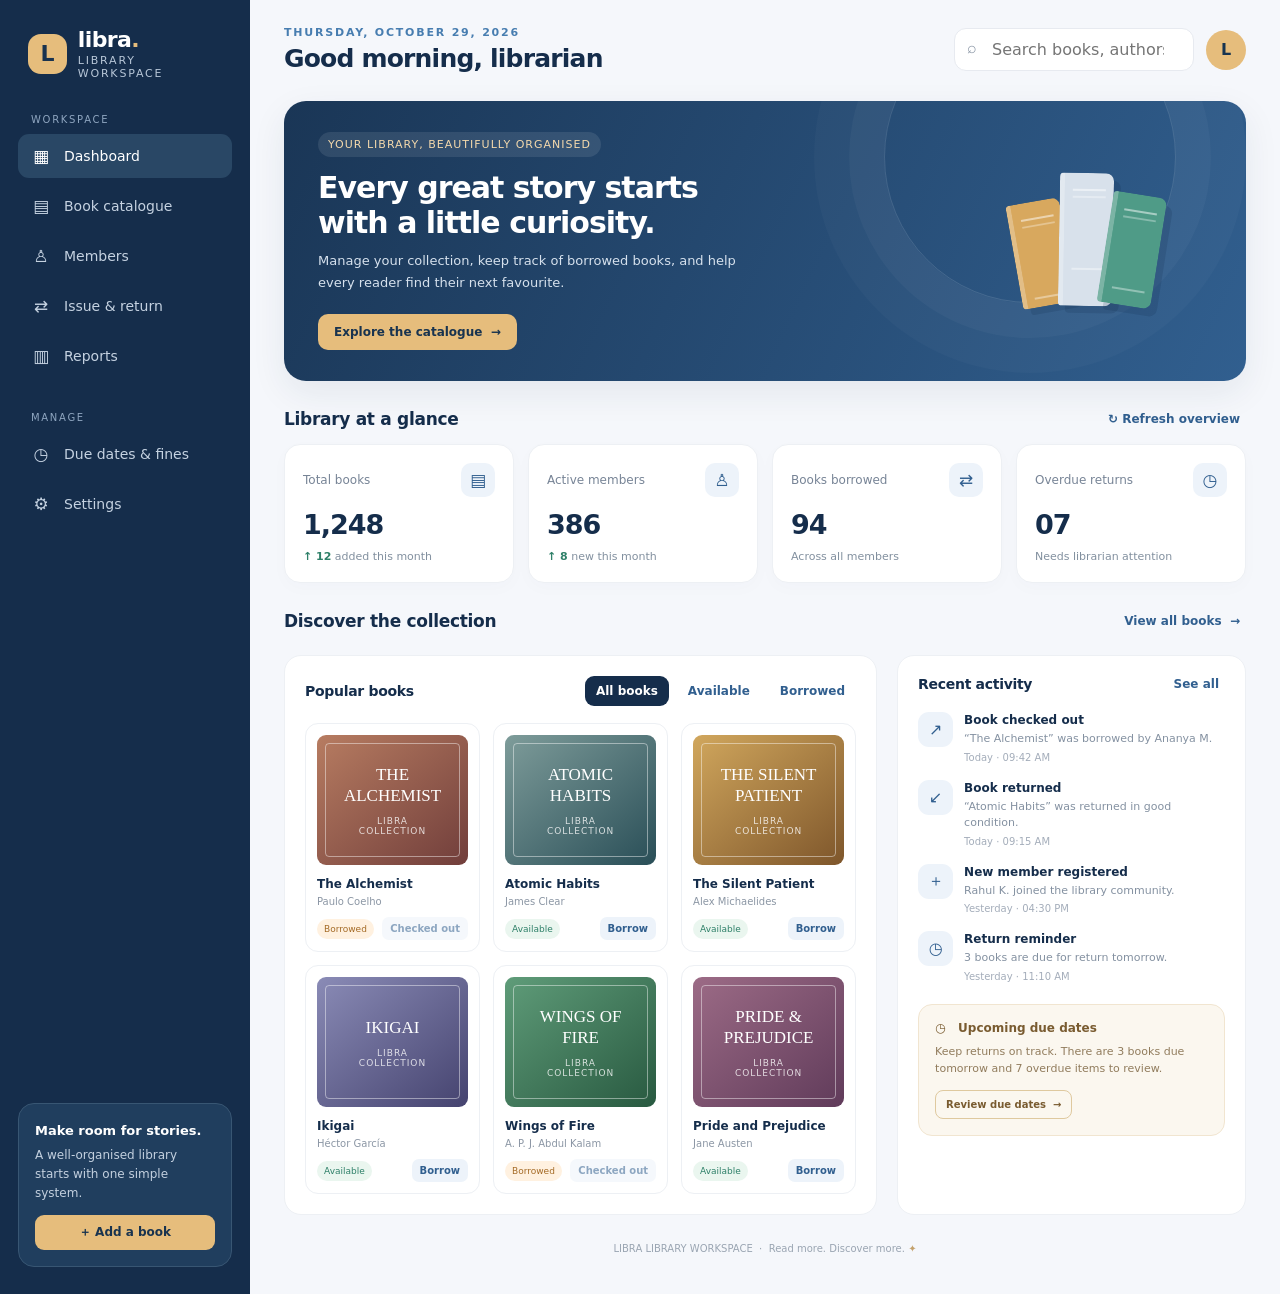
==== index.html @ b3d39ce8 "index.html" ====
<!DOCTYPE html>
<html lang="en">
<head>
<meta charset="UTF-8">
<meta name="viewport" content="width=device-width, initial-scale=1.0">
<title>Libra — Library Management System</title>
<style>
:root{--navy:#152d4b;--blue:#315f8f;--blue2:#477db0;--cream:#f7f5f0;--white:#fff;--ink:#263548;--muted:#778496;--line:#e7eaf0;--gold:#d6a75d;--green:#2f8069;--shadow:0 12px 35px rgba(27,48,75,.08)}
*{box-sizing:border-box}body{margin:0;font-family:Inter,ui-sans-serif,system-ui,-apple-system,"Segoe UI",sans-serif;background:#f5f7fb;color:var(--ink)}button,input,select{font:inherit}button{cursor:pointer}.app{min-height:100vh;display:grid;grid-template-columns:250px 1fr}
.sidebar{background:var(--navy);color:#fff;padding:27px 18px;display:flex;flex-direction:column;gap:34px}.brand{display:flex;align-items:center;gap:11px;padding:0 10px}.brand-icon{height:40px;width:40px;border-radius:13px;background:#e6bd7c;color:#19334f;display:grid;place-items:center;font-size:22px;font-weight:800}.brand h1{font-size:22px;letter-spacing:-.6px;margin:0}.brand small{display:block;color:#b8c7d8;font-size:11px;letter-spacing:1.8px;text-transform:uppercase;margin-top:2px}.nav-label{font-size:10px;color:#8fa6c0;letter-spacing:1.7px;text-transform:uppercase;padding:0 13px;margin-bottom:9px}.nav{display:grid;gap:6px}.nav button{border:0;background:transparent;color:#c5d2e1;text-align:left;padding:12px 13px;border-radius:11px;display:flex;gap:13px;align-items:center;font-size:14px}.nav button span{width:20px;text-align:center;font-size:17px}.nav button.active,.nav button:hover{background:#294765;color:#fff}.side-bottom{margin-top:auto;background:#203e5e;border:1px solid #385673;border-radius:16px;padding:16px}.side-bottom strong{font-size:13px}.side-bottom p{font-size:12px;line-height:1.55;color:#c3d0df;margin:7px 0 13px}.side-bottom button{border:0;background:#e6bd7c;color:#18334f;padding:9px 12px;border-radius:9px;font-weight:700;font-size:12px;width:100%}
main{min-width:0;padding:26px 34px 40px}.topbar{display:flex;align-items:center;justify-content:space-between;gap:20px;margin-bottom:28px}.eyebrow{color:var(--blue2);font-size:11px;letter-spacing:1.8px;text-transform:uppercase;font-weight:800}.topbar h2{margin:5px 0 0;font-size:25px;letter-spacing:-.8px;color:var(--navy)}.top-actions{display:flex;align-items:center;gap:12px}.search-wrap{position:relative}.search-wrap span{position:absolute;left:13px;top:10px;color:#8793a3}.search-wrap input{width:240px;padding:11px 14px 11px 37px;border:1px solid var(--line);border-radius:12px;background:white;outline:none}.search-wrap input:focus{border-color:#8aaccf;box-shadow:0 0 0 3px #dce9f7}.avatar{height:40px;width:40px;border-radius:50%;display:grid;place-items:center;background:#e6bd7c;color:#173450;font-weight:800}.hero{position:relative;overflow:hidden;background:linear-gradient(115deg,#1a3656,#315f8f);border-radius:22px;padding:31px 34px;color:white;display:flex;justify-content:space-between;align-items:center;min-height:210px;box-shadow:var(--shadow)}.hero:after{content:"";position:absolute;width:290px;height:290px;border:1px solid #ffffff20;border-radius:50%;right:70px;top:-90px;box-shadow:0 0 0 35px #ffffff08,0 0 0 70px #ffffff06}.hero-content{position:relative;z-index:1;max-width:520px}.hero .tag{display:inline-block;padding:6px 10px;border-radius:30px;background:#ffffff18;color:#f4d9ac;font-size:11px;letter-spacing:1px;text-transform:uppercase}.hero h3{font-size:30px;line-height:1.15;letter-spacing:-1px;margin:14px 0 10px;max-width:450px}.hero p{color:#d6e1ed;font-size:13px;line-height:1.7;margin:0 0 20px;max-width:440px}.primary{background:#e6bd7c;color:#18334f;border:0;border-radius:10px;padding:11px 16px;font-weight:800;font-size:12px}.hero-art{position:relative;z-index:1;width:170px;height:150px;flex-shrink:0;margin-right:40px}.book{position:absolute;bottom:10px;width:54px;height:118px;border-radius:4px 8px 8px 4px;box-shadow:7px 7px 0 #102a4529;border-left:5px solid #ffffff40}.book:after{content:"";position:absolute;left:8px;right:8px;top:16px;height:2px;background:#ffffff80;box-shadow:0 7px 0 #ffffff50,0 79px 0 #ffffff60}.book.one{left:12px;background:#d8a85e;transform:rotate(-10deg);height:105px}.book.two{left:57px;background:#d8e1eb;transform:rotate(1deg);height:133px}.book.three{left:103px;background:#4f9b87;transform:rotate(9deg);height:112px}.section-head{display:flex;align-items:center;justify-content:space-between;margin:28px 0 15px}.section-head h3{margin:0;font-size:17px;color:var(--navy);letter-spacing:-.3px}.section-head button{border:0;background:transparent;color:var(--blue);font-size:12px;font-weight:800}.stats{display:grid;grid-template-columns:repeat(4,1fr);gap:14px}.stat{background:#fff;border:1px solid #edf0f4;border-radius:16px;padding:18px;box-shadow:0 5px 18px #203b5a05}.stat-top{display:flex;align-items:center;justify-content:space-between;color:var(--muted);font-size:12px}.stat-icon{height:34px;width:34px;display:grid;place-items:center;background:#edf3fa;color:var(--blue);border-radius:10px;font-size:17px}.stat strong{display:block;font-size:27px;color:var(--navy);margin:12px 0 5px;letter-spacing:-1px}.stat small{color:#82909f;font-size:11px}.stat small b{color:var(--green)}.content-grid{display:grid;grid-template-columns:minmax(0,1.7fr) minmax(240px,1fr);gap:20px;margin-top:24px}.panel{background:#fff;border:1px solid #edf0f4;border-radius:17px;padding:20px;min-width:0}.filters{display:flex;gap:8px;flex-wrap:wrap}.filter{border:1px solid var(--line);background:#fff;border-radius:9px;padding:8px 11px;color:#718095;font-size:11px}.filter.active{background:var(--navy);border-color:var(--navy);color:white}.books{display:grid;grid-template-columns:repeat(3,minmax(0,1fr));gap:13px}.book-card{border:1px solid #edf0f4;border-radius:13px;padding:11px;min-width:0;transition:.2s}.book-card:hover{transform:translateY(-3px);box-shadow:var(--shadow)}.cover{height:130px;border-radius:9px;display:flex;align-items:center;justify-content:center;position:relative;overflow:hidden;margin-bottom:12px;color:white;text-align:center;padding:12px}.cover:before{content:"";position:absolute;inset:8px;border:1px solid #ffffff70;border-radius:4px}.cover span{position:relative;font-family:Georgia,serif;font-size:17px;line-height:1.25;max-width:100px}.cover small{display:block;font:9px system-ui;letter-spacing:1px;margin-top:10px;opacity:.8}.cover.c1{background:linear-gradient(140deg,#b77c61,#713e3b)}.cover.c2{background:linear-gradient(140deg,#7e9c9a,#294e57)}.cover.c3{background:linear-gradient(140deg,#d1a75d,#7e562b)}.cover.c4{background:linear-gradient(140deg,#8a8bb6,#45436f)}.cover.c5{background:linear-gradient(140deg,#5f9c79,#285940)}.cover.c6{background:linear-gradient(140deg,#9c6b86,#603b5a)}.book-card h4{font-size:12px;margin:0 0 5px;white-space:nowrap;overflow:hidden;text-overflow:ellipsis;color:var(--navy)}.author{font-size:10px;color:#8b96a4;margin:0 0 10px}.book-meta{display:flex;align-items:center;justify-content:space-between;gap:5px}.status{font-size:9px;border-radius:20px;padding:5px 7px;background:#eaf6ef;color:#2f8069}.status.out{background:#fff1e0;color:#a46a25}.borrow{border:0;background:#edf3fa;color:#315f8f;border-radius:7px;padding:6px 8px;font-size:10px;font-weight:800}.borrow:disabled{opacity:.55;cursor:not-allowed}.activity{display:grid;gap:17px}.activity-item{display:flex;gap:11px;align-items:flex-start}.activity-icon{width:35px;height:35px;flex-shrink:0;border-radius:11px;background:#edf3fa;display:grid;place-items:center;color:var(--blue)}.activity-item strong{display:block;font-size:12px;color:var(--navy);margin:1px 0 4px}.activity-item p{margin:0;color:#8491a1;font-size:11px;line-height:1.5}.activity-item time{font-size:10px;color:#a4adba;display:block;margin-top:4px}.due-card{margin-top:22px;background:#fbf7ef;border:1px solid #f1e5d0;border-radius:14px;padding:16px}.due-card .due-title{font-size:12px;font-weight:800;color:#795b30}.due-card p{font-size:11px;line-height:1.6;color:#917c5d;margin:8px 0 12px}.due-card button{background:transparent;border:1px solid #dfc99f;color:#795b30;border-radius:8px;padding:8px 10px;font-size:10px;font-weight:800}.empty{grid-column:1/-1;text-align:center;padding:28px;color:#8a96a6;font-size:13px}.footer{text-align:center;color:#9aa5b2;font-size:10px;margin-top:28px}.toast{position:fixed;bottom:22px;right:22px;background:#193b5b;color:white;padding:13px 17px;border-radius:12px;box-shadow:var(--shadow);font-size:13px;opacity:0;transform:translateY(10px);pointer-events:none;transition:.25s;z-index:10}.toast.show{opacity:1;transform:translateY(0)}.mobile-menu{display:none}
@media(max-width:1050px){.app{grid-template-columns:210px 1fr}.sidebar{padding:23px 13px}main{padding:24px}.hero-art{margin-right:0}.stats{grid-template-columns:repeat(2,1fr)}.content-grid{grid-template-columns:1fr}.books{grid-template-columns:repeat(3,minmax(0,1fr))}}
@media(max-width:700px){.app{display:block}.sidebar{display:none}.sidebar.open{display:flex;position:fixed;z-index:20;inset:0 auto 0 0;width:260px;box-shadow:20px 0 50px #10243c40}.mobile-menu{display:inline-grid;place-items:center;border:1px solid var(--line);background:#fff;border-radius:10px;width:40px;height:40px}.topbar{align-items:flex-start}.topbar h2{font-size:20px}.top-actions{gap:7px}.search-wrap input{width:min(40vw,190px)}main{padding:18px 14px 28px}.hero{padding:24px;min-height:0}.hero h3{font-size:25px}.hero-art{display:none}.stats{gap:9px}.stat{padding:14px}.stat strong{font-size:23px}.content-grid{gap:14px}.panel{padding:14px}.books{grid-template-columns:repeat(2,minmax(0,1fr))}.cover{height:135px}.section-head{margin-top:23px}.section-head h3{font-size:16px}}
</style>
</head>
<body>
<div class="app">
<aside class="sidebar" id="sidebar">
  <div class="brand"><div class="brand-icon">L</div><div><h1>libra<span style="color:#e6bd7c">.</span></h1><small>Library workspace</small></div></div>
  <div><div class="nav-label">Workspace</div><nav class="nav">
    <button class="active" data-view="dashboard"><span>▦</span> Dashboard</button>
    <button data-view="catalog"><span>▤</span> Book catalogue</button>
    <button data-view="members"><span>♙</span> Members</button>
    <button data-view="transactions"><span>⇄</span> Issue &amp; return</button>
    <button data-view="reports"><span>▥</span> Reports</button>
  </nav></div>
  <div><div class="nav-label">Manage</div><nav class="nav">
    <button data-view="due"><span>◷</span> Due dates &amp; fines</button>
    <button data-view="settings"><span>⚙</span> Settings</button>
  </nav></div>
  <div class="side-bottom"><strong>Make room for stories.</strong><p>A well-organised library starts with one simple system.</p><button id="addBookSide">＋ Add a book</button></div>
</aside>
<main>
  <header class="topbar">
    <div style="display:flex;align-items:flex-start;gap:11px"><button class="mobile-menu" id="menuBtn" aria-label="Open menu">☰</button><div><div class="eyebrow">Thursday, October 29, 2026</div><h2 id="pageTitle">Good morning, librarian</h2></div></div>
    <div class="top-actions"><div class="search-wrap"><span>⌕</span><input id="searchInput" type="search" placeholder="Search books, authors..." aria-label="Search books"></div><div class="avatar" title="Librarian profile">L</div></div>
  </header>
  <section class="hero">
    <div class="hero-content"><span class="tag">Your library, beautifully organised</span><h3>Every great story starts with a little curiosity.</h3><p>Manage your collection, keep track of borrowed books, and help every reader find their next favourite.</p><button class="primary" id="exploreBtn">Explore the catalogue&nbsp; →</button></div>
    <div class="hero-art" aria-hidden="true"><div class="book one"></div><div class="book two"></div><div class="book three"></div></div>
  </section>
  <section class="section-head"><h3>Library at a glance</h3><button id="refreshBtn">↻ Refresh overview</button></section>
  <section class="stats">
    <article class="stat"><div class="stat-top">Total books <span class="stat-icon">▤</span></div><strong id="totalBooks">1,248</strong><small><b>↑ 12</b> added this month</small></article>
    <article class="stat"><div class="stat-top">Active members <span class="stat-icon">♙</span></div><strong>386</strong><small><b>↑ 8</b> new this month</small></article>
    <article class="stat"><div class="stat-top">Books borrowed <span class="stat-icon">⇄</span></div><strong id="borrowedCount">94</strong><small>Across all members</small></article>
    <article class="stat"><div class="stat-top">Overdue returns <span class="stat-icon">◷</span></div><strong>07</strong><small>Needs librarian attention</small></article>
  </section>
  <section class="section-head"><h3 id="catalogTitle">Discover the collection</h3><button id="viewAllBtn">View all books&nbsp; →</button></section>
  <div class="content-grid">
    <section class="panel">
      <div class="section-head" style="margin:0 0 17px"><h3 style="font-size:14px">Popular books</h3><div class="filters" id="filters"><button class="filter active" data-filter="all">All books</button><button class="filter" data-filter="available">Available</button><button class="filter" data-filter="borrowed">Borrowed</button></div></div>
      <div class="books" id="booksGrid"></div>
    </section>
    <aside class="panel">
      <div class="section-head" style="margin:0 0 20px"><h3 style="font-size:14px">Recent activity</h3><button id="activityBtn">See all</button></div>
      <div class="activity" id="activityList">
        <div class="activity-item"><div class="activity-icon">↗</div><div><strong>Book checked out</strong><p>“The Alchemist” was borrowed by Ananya M.</p><time>Today · 09:42 AM</time></div></div>
        <div class="activity-item"><div class="activity-icon">↙</div><div><strong>Book returned</strong><p>“Atomic Habits” was returned in good condition.</p><time>Today · 09:15 AM</time></div></div>
        <div class="activity-item"><div class="activity-icon">＋</div><div><strong>New member registered</strong><p>Rahul K. joined the library community.</p><time>Yesterday · 04:30 PM</time></div></div>
        <div class="activity-item"><div class="activity-icon">◷</div><div><strong>Return reminder</strong><p>3 books are due for return tomorrow.</p><time>Yesterday · 11:10 AM</time></div></div>
      </div>
      <div class="due-card"><div class="due-title">◷ &nbsp; Upcoming due dates</div><p>Keep returns on track. There are 3 books due tomorrow and 7 overdue items to review.</p><button id="dueBtn">Review due dates&nbsp; →</button></div>
    </aside>
  </div>
  <div class="footer">LIBRA LIBRARY WORKSPACE &nbsp;·&nbsp; Read more. Discover more. <span style="color:#c4a16c">✦</span></div>
</main>
</div>
<div class="toast" id="toast" role="status" aria-live="polite"></div>
<script>
const books=[
 {title:"The Alchemist",author:"Paulo Coelho",genre:"Fiction",status:"borrowed",cover:"c1",label:"THE ALCHEMIST"},
 {title:"Atomic Habits",author:"James Clear",genre:"Self-help",status:"available",cover:"c2",label:"ATOMIC HABITS"},
 {title:"The Silent Patient",author:"Alex Michaelides",genre:"Thriller",status:"available",cover:"c3",label:"THE SILENT PATIENT"},
 {title:"Ikigai",author:"Héctor García",genre:"Lifestyle",status:"available",cover:"c4",label:"IKIGAI"},
 {title:"Wings of Fire",author:"A. P. J. Abdul Kalam",genre:"Biography",status:"borrowed",cover:"c5",label:"WINGS OF FIRE"},
 {title:"Pride and Prejudice",author:"Jane Austen",genre:"Classic",status:"available",cover:"c6",label:"PRIDE & PREJUDICE"}
];
let activeFilter="all",query="",view="dashboard",borrowed=94;
const grid=document.getElementById("booksGrid"),search=document.getElementById("searchInput"),toast=document.getElementById("toast");
function notify(message){toast.textContent=message;toast.classList.add("show");clearTimeout(window.toastTimer);window.toastTimer=setTimeout(()=>toast.classList.remove("show"),2600)}
function renderBooks(){
 const list=books.filter(b=>(activeFilter==="all"||b.status===activeFilter)&&(`${b.title} ${b.author} ${b.genre}`).toLowerCase().includes(query.toLowerCase()));
 grid.innerHTML=list.length?list.map(b=>`<article class="book-card"><div class="cover ${b.cover}"><span>${b.label}<small>LIBRA COLLECTION</small></span></div><h4 title="${b.title}">${b.title}</h4><p class="author">${b.author}</p><div class="book-meta"><span class="status ${b.status==="borrowed"?"out":""}">${b.status==="available"?"Available":"Borrowed"}</span><button class="borrow" data-title="${b.title}" ${b.status==="borrowed"?"disabled":""}>${b.status==="available"?"Borrow":"Checked out"}</button></div></article>`).join(""):`<div class="empty">No books match your search. Try another title or author.</div>`;
 grid.querySelectorAll(".borrow:not(:disabled)").forEach(btn=>btn.addEventListener("click",()=>{const book=books.find(b=>b.title===btn.dataset.title);book.status="borrowed";borrowed++;document.getElementById("borrowedCount").textContent=borrowed;renderBooks();notify(`“${book.title}” marked as borrowed.`);}));
}
function setView(next){
 view=next;document.querySelectorAll(".nav button").forEach(b=>b.classList.toggle("active",b.dataset.view===next));
 const titles={dashboard:"Good morning, librarian",catalog:"Book catalogue",members:"Library members",transactions:"Issue & return",reports:"Library reports",due:"Due dates & fines",settings:"Workspace settings"};
 document.getElementById("pageTitle").textContent=titles[next]||titles.dashboard;
 if(next==="catalog"){document.getElementById("catalogTitle").textContent="Browse all books";activeFilter="all";document.querySelectorAll(".filter").forEach(b=>b.classList.toggle("active",b.dataset.filter==="all"));renderBooks();document.getElementById("catalogTitle").scrollIntoView({behavior:"smooth",block:"start"});}
 else if(next!=="dashboard"){notify(`${titles[next]} section selected — connect your backend to enable full management.`);}
 document.getElementById("sidebar").classList.remove("open");
}
document.querySelectorAll(".nav button").forEach(btn=>btn.addEventListener("click",()=>setView(btn.dataset.view)));
document.querySelectorAll(".filter").forEach(btn=>btn.addEventListener("click",()=>{activeFilter=btn.dataset.filter;document.querySelectorAll(".filter").forEach(b=>b.classList.toggle("active",b===btn));renderBooks()}));
search.addEventListener("input",()=>{query=search.value;renderBooks();});
document.getElementById("exploreBtn").addEventListener("click",()=>setView("catalog"));
document.getElementById("viewAllBtn").addEventListener("click",()=>setView("catalog"));
document.getElementById("refreshBtn").addEventListener("click",()=>{renderBooks();notify("Overview refreshed.")});
document.getElementById("activityBtn").addEventListener("click",()=>notify("You're viewing the latest activity."));
document.getElementById("dueBtn").addEventListener("click",()=>setView("due"));
document.getElementById("addBookSide").addEventListener("click",()=>{const title=prompt("Enter the new book title:");if(!title||!title.trim())return;const author=prompt("Enter the author's name:")||"Unknown author";books.unshift({title:title.trim(),author:author.trim()||"Unknown author",genre:"New arrival",status:"available",cover:["c1","c2","c3","c4","c5","c6"][Math.floor(Math.random()*6)],label:title.trim().toUpperCase().slice(0,25)});document.getElementById("totalBooks").textContent=(1248+books.length-6).toLocaleString();renderBooks();notify("New book added to this demo catalogue.");});
document.getElementById("menuBtn").addEventListener("click",()=>document.getElementById("sidebar").classList.toggle("open"));
renderBooks();
</script>
</body>
</html>
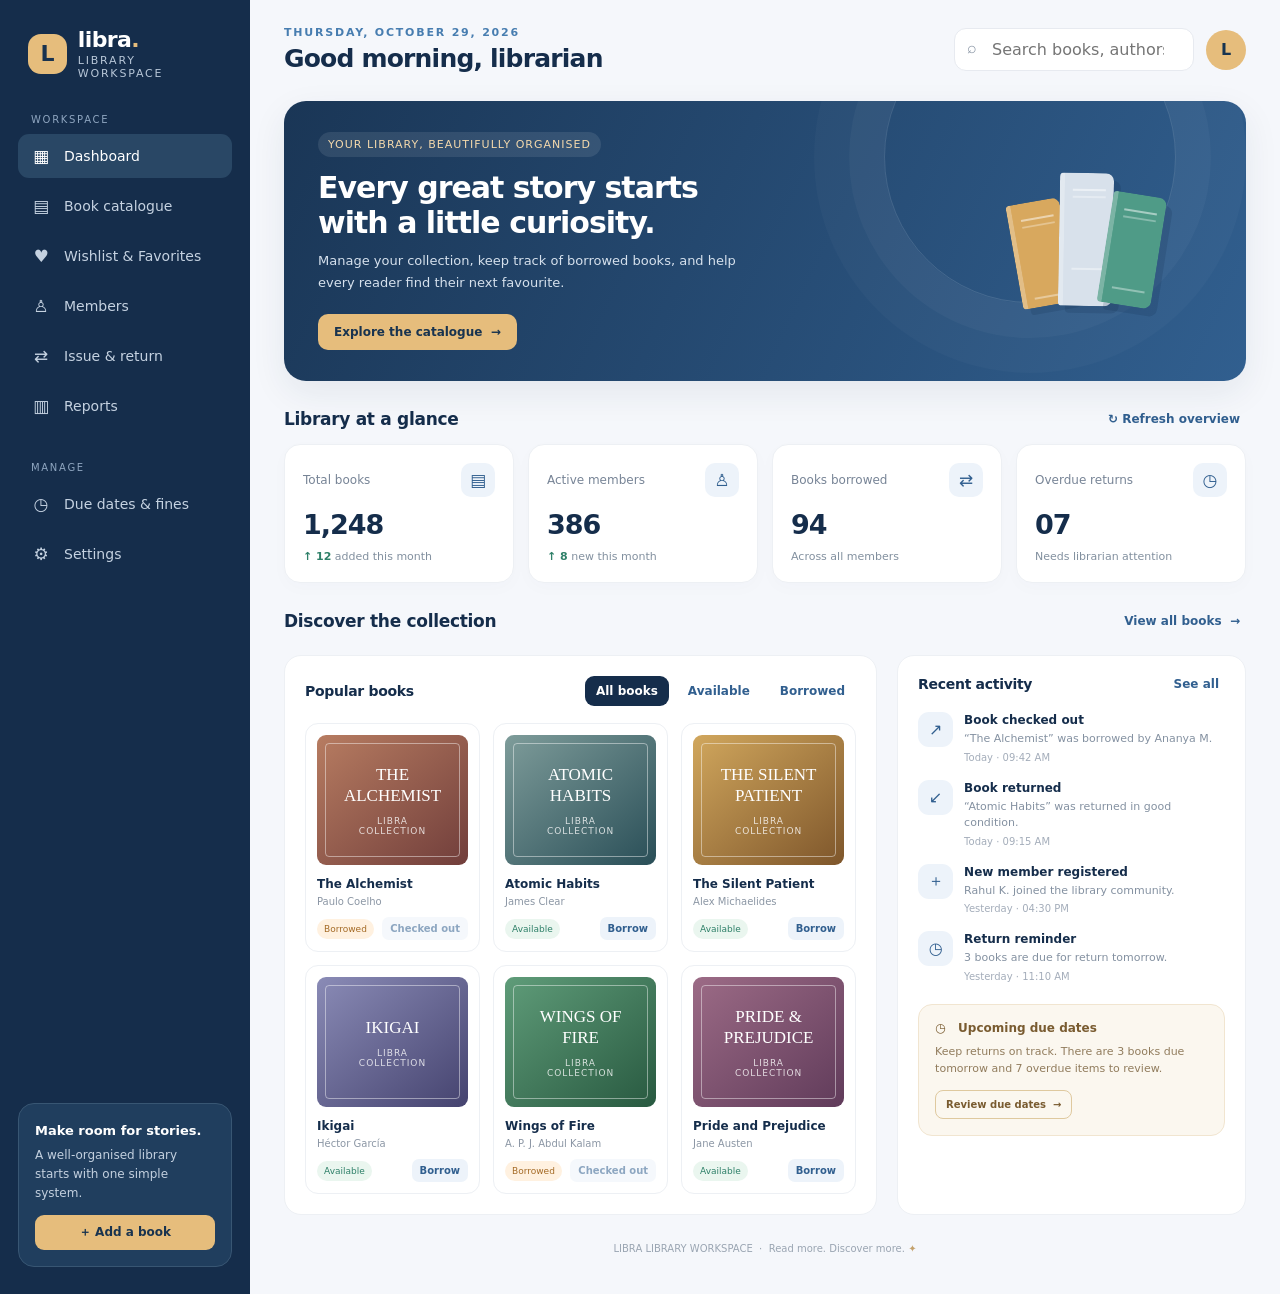
==== commit 7cf0bc74: "Add Wishlist and Favorites feature" ====
--- a/index.html
+++ b/index.html
@@ -11,6 +11,66 @@
 main{min-width:0;padding:26px 34px 40px}.topbar{display:flex;align-items:center;justify-content:space-between;gap:20px;margin-bottom:28px}.eyebrow{color:var(--blue2);font-size:11px;letter-spacing:1.8px;text-transform:uppercase;font-weight:800}.topbar h2{margin:5px 0 0;font-size:25px;letter-spacing:-.8px;color:var(--navy)}.top-actions{display:flex;align-items:center;gap:12px}.search-wrap{position:relative}.search-wrap span{position:absolute;left:13px;top:10px;color:#8793a3}.search-wrap input{width:240px;padding:11px 14px 11px 37px;border:1px solid var(--line);border-radius:12px;background:white;outline:none}.search-wrap input:focus{border-color:#8aaccf;box-shadow:0 0 0 3px #dce9f7}.avatar{height:40px;width:40px;border-radius:50%;display:grid;place-items:center;background:#e6bd7c;color:#173450;font-weight:800}.hero{position:relative;overflow:hidden;background:linear-gradient(115deg,#1a3656,#315f8f);border-radius:22px;padding:31px 34px;color:white;display:flex;justify-content:space-between;align-items:center;min-height:210px;box-shadow:var(--shadow)}.hero:after{content:"";position:absolute;width:290px;height:290px;border:1px solid #ffffff20;border-radius:50%;right:70px;top:-90px;box-shadow:0 0 0 35px #ffffff08,0 0 0 70px #ffffff06}.hero-content{position:relative;z-index:1;max-width:520px}.hero .tag{display:inline-block;padding:6px 10px;border-radius:30px;background:#ffffff18;color:#f4d9ac;font-size:11px;letter-spacing:1px;text-transform:uppercase}.hero h3{font-size:30px;line-height:1.15;letter-spacing:-1px;margin:14px 0 10px;max-width:450px}.hero p{color:#d6e1ed;font-size:13px;line-height:1.7;margin:0 0 20px;max-width:440px}.primary{background:#e6bd7c;color:#18334f;border:0;border-radius:10px;padding:11px 16px;font-weight:800;font-size:12px}.hero-art{position:relative;z-index:1;width:170px;height:150px;flex-shrink:0;margin-right:40px}.book{position:absolute;bottom:10px;width:54px;height:118px;border-radius:4px 8px 8px 4px;box-shadow:7px 7px 0 #102a4529;border-left:5px solid #ffffff40}.book:after{content:"";position:absolute;left:8px;right:8px;top:16px;height:2px;background:#ffffff80;box-shadow:0 7px 0 #ffffff50,0 79px 0 #ffffff60}.book.one{left:12px;background:#d8a85e;transform:rotate(-10deg);height:105px}.book.two{left:57px;background:#d8e1eb;transform:rotate(1deg);height:133px}.book.three{left:103px;background:#4f9b87;transform:rotate(9deg);height:112px}.section-head{display:flex;align-items:center;justify-content:space-between;margin:28px 0 15px}.section-head h3{margin:0;font-size:17px;color:var(--navy);letter-spacing:-.3px}.section-head button{border:0;background:transparent;color:var(--blue);font-size:12px;font-weight:800}.stats{display:grid;grid-template-columns:repeat(4,1fr);gap:14px}.stat{background:#fff;border:1px solid #edf0f4;border-radius:16px;padding:18px;box-shadow:0 5px 18px #203b5a05}.stat-top{display:flex;align-items:center;justify-content:space-between;color:var(--muted);font-size:12px}.stat-icon{height:34px;width:34px;display:grid;place-items:center;background:#edf3fa;color:var(--blue);border-radius:10px;font-size:17px}.stat strong{display:block;font-size:27px;color:var(--navy);margin:12px 0 5px;letter-spacing:-1px}.stat small{color:#82909f;font-size:11px}.stat small b{color:var(--green)}.content-grid{display:grid;grid-template-columns:minmax(0,1.7fr) minmax(240px,1fr);gap:20px;margin-top:24px}.panel{background:#fff;border:1px solid #edf0f4;border-radius:17px;padding:20px;min-width:0}.filters{display:flex;gap:8px;flex-wrap:wrap}.filter{border:1px solid var(--line);background:#fff;border-radius:9px;padding:8px 11px;color:#718095;font-size:11px}.filter.active{background:var(--navy);border-color:var(--navy);color:white}.books{display:grid;grid-template-columns:repeat(3,minmax(0,1fr));gap:13px}.book-card{border:1px solid #edf0f4;border-radius:13px;padding:11px;min-width:0;transition:.2s}.book-card:hover{transform:translateY(-3px);box-shadow:var(--shadow)}.cover{height:130px;border-radius:9px;display:flex;align-items:center;justify-content:center;position:relative;overflow:hidden;margin-bottom:12px;color:white;text-align:center;padding:12px}.cover:before{content:"";position:absolute;inset:8px;border:1px solid #ffffff70;border-radius:4px}.cover span{position:relative;font-family:Georgia,serif;font-size:17px;line-height:1.25;max-width:100px}.cover small{display:block;font:9px system-ui;letter-spacing:1px;margin-top:10px;opacity:.8}.cover.c1{background:linear-gradient(140deg,#b77c61,#713e3b)}.cover.c2{background:linear-gradient(140deg,#7e9c9a,#294e57)}.cover.c3{background:linear-gradient(140deg,#d1a75d,#7e562b)}.cover.c4{background:linear-gradient(140deg,#8a8bb6,#45436f)}.cover.c5{background:linear-gradient(140deg,#5f9c79,#285940)}.cover.c6{background:linear-gradient(140deg,#9c6b86,#603b5a)}.book-card h4{font-size:12px;margin:0 0 5px;white-space:nowrap;overflow:hidden;text-overflow:ellipsis;color:var(--navy)}.author{font-size:10px;color:#8b96a4;margin:0 0 10px}.book-meta{display:flex;align-items:center;justify-content:space-between;gap:5px}.status{font-size:9px;border-radius:20px;padding:5px 7px;background:#eaf6ef;color:#2f8069}.status.out{background:#fff1e0;color:#a46a25}.borrow{border:0;background:#edf3fa;color:#315f8f;border-radius:7px;padding:6px 8px;font-size:10px;font-weight:800}.borrow:disabled{opacity:.55;cursor:not-allowed}.activity{display:grid;gap:17px}.activity-item{display:flex;gap:11px;align-items:flex-start}.activity-icon{width:35px;height:35px;flex-shrink:0;border-radius:11px;background:#edf3fa;display:grid;place-items:center;color:var(--blue)}.activity-item strong{display:block;font-size:12px;color:var(--navy);margin:1px 0 4px}.activity-item p{margin:0;color:#8491a1;font-size:11px;line-height:1.5}.activity-item time{font-size:10px;color:#a4adba;display:block;margin-top:4px}.due-card{margin-top:22px;background:#fbf7ef;border:1px solid #f1e5d0;border-radius:14px;padding:16px}.due-card .due-title{font-size:12px;font-weight:800;color:#795b30}.due-card p{font-size:11px;line-height:1.6;color:#917c5d;margin:8px 0 12px}.due-card button{background:transparent;border:1px solid #dfc99f;color:#795b30;border-radius:8px;padding:8px 10px;font-size:10px;font-weight:800}.empty{grid-column:1/-1;text-align:center;padding:28px;color:#8a96a6;font-size:13px}.footer{text-align:center;color:#9aa5b2;font-size:10px;margin-top:28px}.toast{position:fixed;bottom:22px;right:22px;background:#193b5b;color:white;padding:13px 17px;border-radius:12px;box-shadow:var(--shadow);font-size:13px;opacity:0;transform:translateY(10px);pointer-events:none;transition:.25s;z-index:10}.toast.show{opacity:1;transform:translateY(0)}.mobile-menu{display:none}
 @media(max-width:1050px){.app{grid-template-columns:210px 1fr}.sidebar{padding:23px 13px}main{padding:24px}.hero-art{margin-right:0}.stats{grid-template-columns:repeat(2,1fr)}.content-grid{grid-template-columns:1fr}.books{grid-template-columns:repeat(3,minmax(0,1fr))}}
 @media(max-width:700px){.app{display:block}.sidebar{display:none}.sidebar.open{display:flex;position:fixed;z-index:20;inset:0 auto 0 0;width:260px;box-shadow:20px 0 50px #10243c40}.mobile-menu{display:inline-grid;place-items:center;border:1px solid var(--line);background:#fff;border-radius:10px;width:40px;height:40px}.topbar{align-items:flex-start}.topbar h2{font-size:20px}.top-actions{gap:7px}.search-wrap input{width:min(40vw,190px)}main{padding:18px 14px 28px}.hero{padding:24px;min-height:0}.hero h3{font-size:25px}.hero-art{display:none}.stats{gap:9px}.stat{padding:14px}.stat strong{font-size:23px}.content-grid{gap:14px}.panel{padding:14px}.books{grid-template-columns:repeat(2,minmax(0,1fr))}.cover{height:135px}.section-head{margin-top:23px}.section-head h3{font-size:16px}}
+/* Wishlist & Favorites Styling */
+#wishlistSection {
+    padding: 20px 0;
+}
+
+#wishlistSection .section-head {
+    display: flex;
+    justify-content: space-between;
+    align-items: center;
+    gap: 15px;
+    margin-bottom: 20px;
+}
+
+#wishlistSection .stats {
+    display: flex;
+    gap: 20px;
+    margin-bottom: 30px;
+}
+
+#wishlistSection .stat-card {
+    padding: 20px;
+    border-radius: 12px;
+    background: #ffffff;
+    flex: 1;
+}
+
+#wishlistGrid {
+    display: grid;
+    grid-template-columns: repeat(auto-fill, minmax(200px, 1fr));
+    gap: 20px;
+}
+
+.wishlist-card {
+    background: #ffffff;
+    padding: 18px;
+    border-radius: 12px;
+    border: 1px solid #e5e7eb;
+}
+
+.wishlist-card h3 {
+    margin-bottom: 8px;
+}
+
+.wishlist-card button {
+    margin: 5px 5px 0 0;
+    cursor: pointer;
+}
+
+#wishlistSection select {
+    padding: 10px;
+    border-radius: 8px;
+}
+
+@media (max-width: 600px) {
+    #wishlistSection .section-head,
+    #wishlistSection .stats {
+        flex-direction: column;
+        align-items: stretch;
+    }
+}
 </style>
 </head>
 <body>
@@ -20,6 +80,9 @@
   <div><div class="nav-label">Workspace</div><nav class="nav">
     <button class="active" data-view="dashboard"><span>▦</span> Dashboard</button>
     <button data-view="catalog"><span>▤</span> Book catalogue</button>
+    <button data-view="wishlist">
+    <span>♥</span> Wishlist & Favorites
+</button>
     <button data-view="members"><span>♙</span> Members</button>
     <button data-view="transactions"><span>⇄</span> Issue &amp; return</button>
     <button data-view="reports"><span>▥</span> Reports</button>
@@ -64,6 +127,45 @@
     </aside>
   </div>
   <div class="footer">LIBRA LIBRARY WORKSPACE &nbsp;·&nbsp; Read more. Discover more. <span style="color:#c4a16c">✦</span></div>
+<!-- Wishlist & Favorites Section -->
+<section id="wishlistSection" style="display: none;">
+
+    <div class="section-head">
+        <div>
+            <div class="eyebrow">YOUR PERSONAL COLLECTION</div>
+            <h2>Wishlist & Favorites</h2>
+            <p>Keep track of books you want to read and books you love.</p>
+        </div>
+
+        <button onclick="showWishlistForm()">+ Add a Book</button>
+    </div>
+
+    <div class="stats">
+        <div class="stat-card">
+            <h3 id="wishlistCount">0</h3>
+            <p>Wishlist Books</p>
+        </div>
+
+        <div class="stat-card">
+            <h3 id="favoriteCount">0</h3>
+            <p>Favorite Books</p>
+        </div>
+    </div>
+
+    <div class="section-head">
+        <h2>My Saved Books</h2>
+
+        <select id="wishlistFilter">
+            <option value="all">All Books</option>
+            <option value="wishlist">Wishlist</option>
+            <option value="favorite">Favorites</option>
+        </select>
+    </div>
+
+    <div id="wishlistGrid"></div>
+
+</section>
+<!-- End Wishlist & Favorites Section -->
 </main>
 </div>
 <div class="toast" id="toast" role="status" aria-live="polite"></div>
@@ -86,12 +188,182 @@
 }
 function setView(next){
  view=next;document.querySelectorAll(".nav button").forEach(b=>b.classList.toggle("active",b.dataset.view===next));
- const titles={dashboard:"Good morning, librarian",catalog:"Book catalogue",members:"Library members",transactions:"Issue & return",reports:"Library reports",due:"Due dates & fines",settings:"Workspace settings"};
+ const titles={dashboard:"Good morning, librarian",catalog:"Book catalogue",members:"Library members",transactions:"Issue & return",reports:"Library reports",due:"Due dates & fines",settings:"Workspace settings",wishlist:"Wishlist & Favorites"};
  document.getElementById("pageTitle").textContent=titles[next]||titles.dashboard;
+ const dashboardParts = document.querySelectorAll(
+    "main > .hero, main > .section-head, main > .stats, main > .content-grid, main > .footer"
+);
+
+const wishlistSection = document.getElementById("wishlistSection");
+
+if (next === "wishlist") {
+    dashboardParts.forEach(part => part.style.display = "none");
+    wishlistSection.style.display = "block";
+    renderWishlist();
+} else {
+    dashboardParts.forEach(part => part.style.display = "");
+    wishlistSection.style.display = "none";
+}
  if(next==="catalog"){document.getElementById("catalogTitle").textContent="Browse all books";activeFilter="all";document.querySelectorAll(".filter").forEach(b=>b.classList.toggle("active",b.dataset.filter==="all"));renderBooks();document.getElementById("catalogTitle").scrollIntoView({behavior:"smooth",block:"start"});}
- else if(next!=="dashboard"){notify(`${titles[next]} section selected — connect your backend to enable full management.`);}
+ else if(next!=="dashboard" && next!=="wishlist"){notify(`${titles[next]} section selected — connect your backend to enable full management.`);}
  document.getElementById("sidebar").classList.remove("open");
 }
+// ===== WISHLIST & FAVORITES =====
+
+const wishlistStorageKey = "libraryWishlistFavorites";
+let savedBooks = [];
+
+try {
+    const storedBooks = JSON.parse(localStorage.getItem(wishlistStorageKey) || "[]");
+    if (Array.isArray(storedBooks)) {
+        savedBooks = storedBooks;
+    }
+} catch (error) {
+    console.warn("Could not load saved books:", error);
+}
+
+function saveWishlist() {
+    localStorage.setItem(wishlistStorageKey, JSON.stringify(savedBooks));
+}
+
+function escapeHTML(value) {
+    return String(value).replace(/[&<>"']/g, character => ({
+        "&": "&amp;",
+        "<": "&lt;",
+        ">": "&gt;",
+        '"': "&quot;",
+        "'": "&#39;"
+    })[character]);
+}
+
+function showWishlistForm() {
+    const titleInput = prompt("Enter the book title:");
+
+    if (!titleInput || !titleInput.trim()) {
+        return;
+    }
+
+    const title = titleInput.trim();
+
+    // Check whether this book already exists in the catalogue
+    const catalogueBook = books.find(
+        book => book.title.toLowerCase() === title.toLowerCase()
+    );
+
+    const authorInput = catalogueBook
+        ? catalogueBook.author
+        : prompt("Enter the author's name:");
+
+    if (!authorInput || !authorInput.trim()) {
+        return;
+    }
+
+    const typeInput = prompt(
+        'Enter "wishlist" or "favorite":',
+        "wishlist"
+    );
+
+    if (typeInput === null) {
+        return;
+    }
+
+    const type = typeInput.trim().toLowerCase();
+
+    if (type !== "wishlist" && type !== "favorite") {
+        alert('Please enter either "wishlist" or "favorite".');
+        return;
+    }
+
+    const alreadySaved = savedBooks.some(
+        book => book.title.toLowerCase() === title.toLowerCase()
+    );
+
+    if (alreadySaved) {
+        alert("This book is already in your saved books.");
+        return;
+    }
+
+    savedBooks.push({
+        title: catalogueBook ? catalogueBook.title : title,
+        author: authorInput.trim(),
+        type: type
+    });
+
+    saveWishlist();
+    renderWishlist();
+    notify("Book added successfully!");
+}
+
+function renderWishlist() {
+    const grid = document.getElementById("wishlistGrid");
+    const filter = document.getElementById("wishlistFilter").value;
+
+    document.getElementById("wishlistCount").textContent =
+        savedBooks.filter(book => book.type === "wishlist").length;
+
+    document.getElementById("favoriteCount").textContent =
+        savedBooks.filter(book => book.type === "favorite").length;
+
+    const visibleBooks = savedBooks
+        .map((book, index) => ({ book, index }))
+        .filter(item => filter === "all" || item.book.type === filter);
+
+    if (visibleBooks.length === 0) {
+        grid.innerHTML = "<p>No saved books yet. Click '+ Add a Book' to get started.</p>";
+        return;
+    }
+
+    grid.innerHTML = visibleBooks.map(({ book, index }) => `
+        <article class="wishlist-card">
+            <h3>${escapeHTML(book.title)}</h3>
+            <p>By ${escapeHTML(book.author)}</p>
+            <p>${book.type === "wishlist" ? "♡ Wishlist" : "♥ Favorite"}</p>
+
+            <button data-action="toggle" data-index="${index}">
+                ${book.type === "wishlist" ? "Move to Favorites" : "Move to Wishlist"}
+            </button>
+
+            <button data-action="remove" data-index="${index}">
+                Remove
+            </button>
+        </article>
+    `).join("");
+}
+
+// Handle the buttons inside saved book cards
+document.getElementById("wishlistGrid").addEventListener("click", event => {
+    const button = event.target.closest("button[data-action]");
+
+    if (!button) {
+        return;
+    }
+
+    const index = Number(button.dataset.index);
+    const action = button.dataset.action;
+
+    if (!Number.isInteger(index) || !savedBooks[index]) {
+        return;
+    }
+
+    if (action === "toggle") {
+        savedBooks[index].type =
+            savedBooks[index].type === "wishlist" ? "favorite" : "wishlist";
+    }
+
+    if (action === "remove") {
+        savedBooks.splice(index, 1);
+    }
+
+    saveWishlist();
+    renderWishlist();
+});
+
+document.getElementById("wishlistFilter").addEventListener(
+    "change",
+    renderWishlist
+);
+
+// ===== END WISHLIST & FAVORITES =====
 document.querySelectorAll(".nav button").forEach(btn=>btn.addEventListener("click",()=>setView(btn.dataset.view)));
 document.querySelectorAll(".filter").forEach(btn=>btn.addEventListener("click",()=>{activeFilter=btn.dataset.filter;document.querySelectorAll(".filter").forEach(b=>b.classList.toggle("active",b===btn));renderBooks()}));
 search.addEventListener("input",()=>{query=search.value;renderBooks();});
